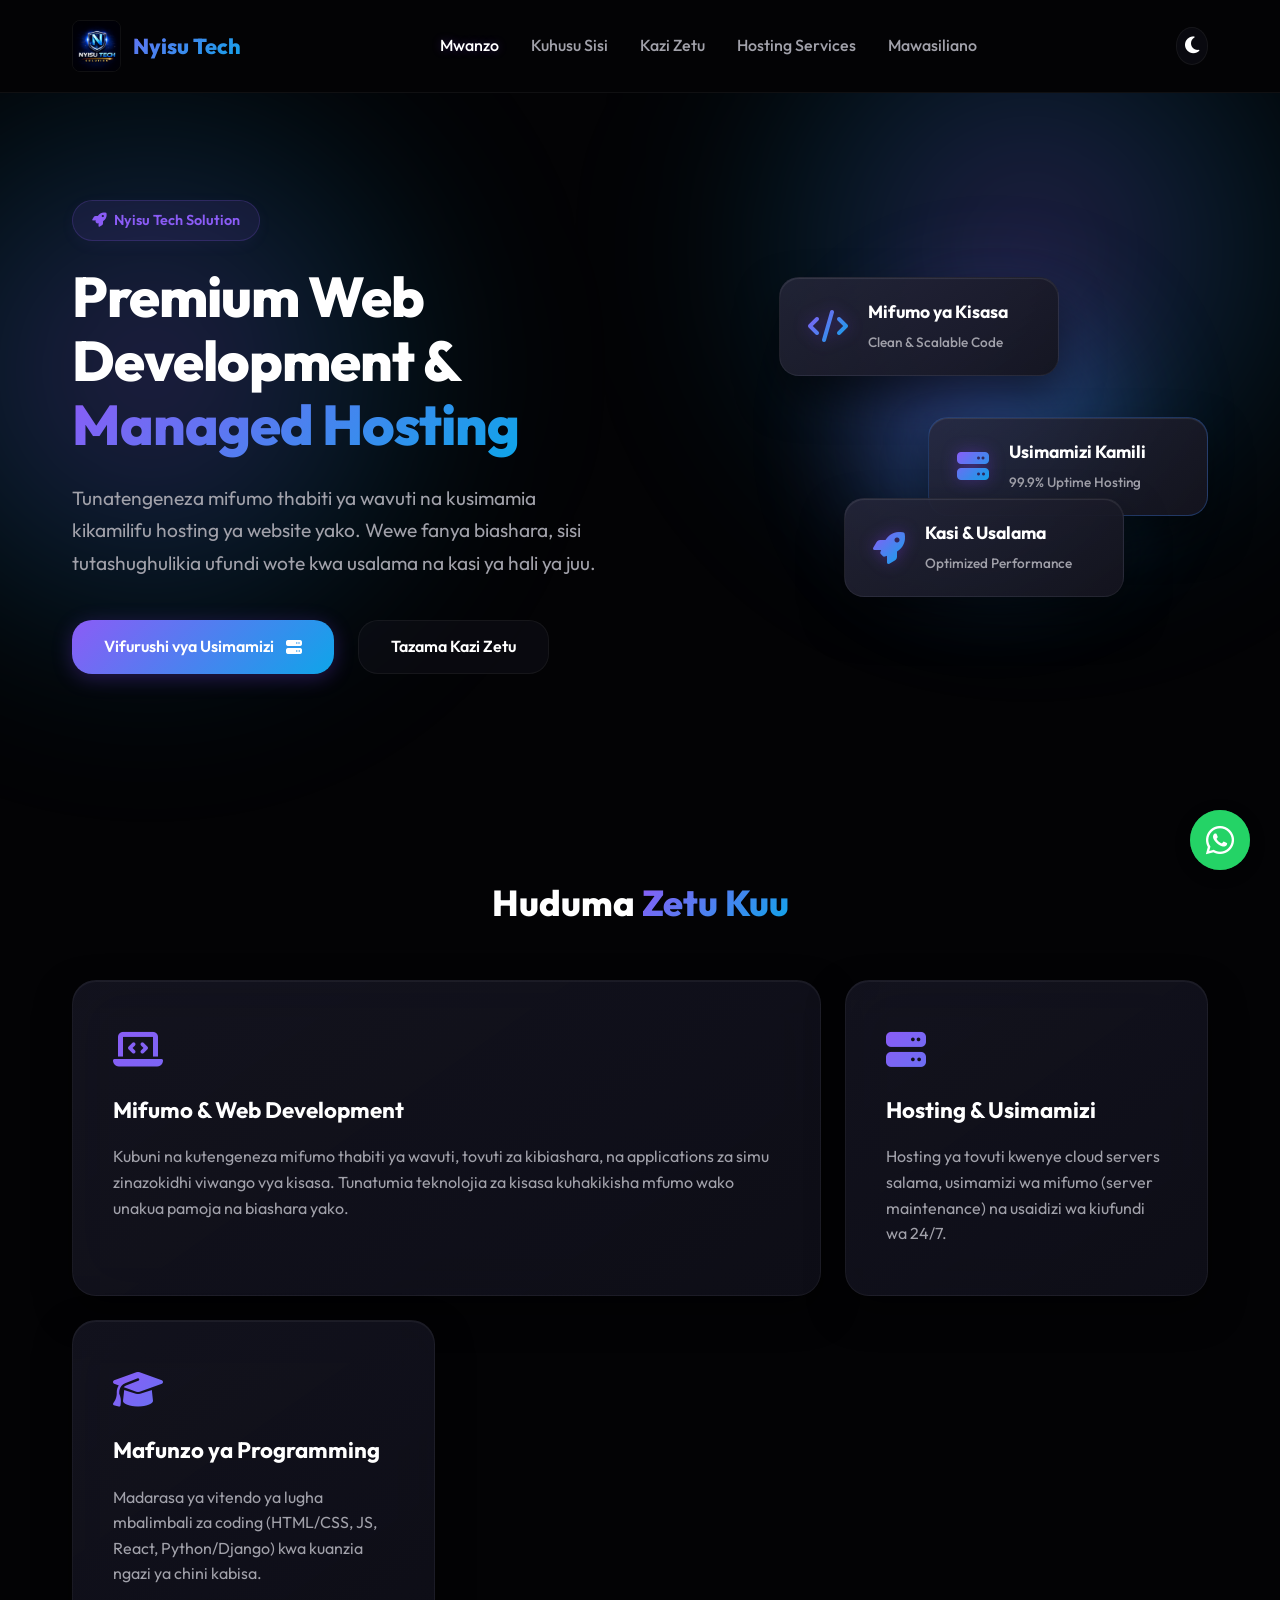
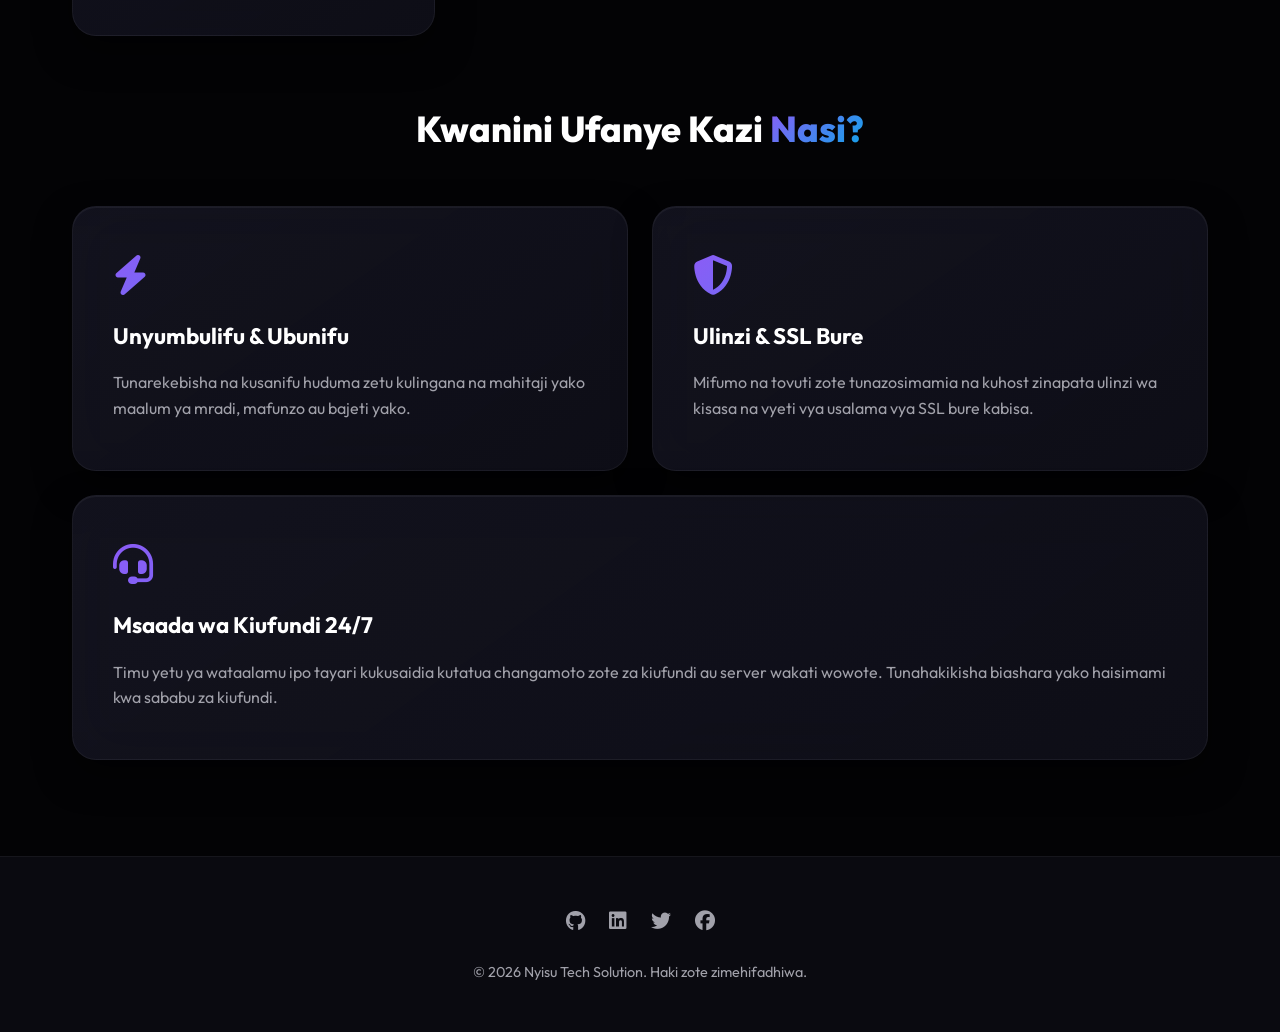
==== index.html @ c7ea1eb6 "feat: Update Facebook footer link to user's real Page URL" ====
<!DOCTYPE html>
<html lang="sw">
<head>
  <meta charset="UTF-8">
  <meta name="viewport" content="width=device-width, initial-scale=1.0">
  <title>Nyisu Tech Solution | Systems Development, Hosting & IT Training</title>
  <meta name="description" content="Nyisu Tech Solution inatoa huduma za kutengeneza mifumo, cloud hosting, usimamizi wa website na mafunzo ya programming (coding) kwa viwango vya kisasa.">
  <link rel="stylesheet" href="style.css?v=6">
  <link rel="stylesheet" href="https://cdnjs.cloudflare.com/ajax/libs/font-awesome/6.4.0/css/all.min.css">
</head>
<body>

  <!-- Background Animated Blobs -->
  <div class="bg-blobs">
    <div class="blob blob-1"></div>
    <div class="blob blob-2"></div>
  </div>

  <!-- Header Navigation -->
  <header>
    <div class="nav-container">
      <a href="index.html" class="logo">
        <img src="logo.jpg" alt="Nyisu Tech Solution Logo">
        <span>Nyisu Tech</span>
      </a>
      <ul class="nav-links" id="navLinks">
        <li><a href="index.html" class="active">Mwanzo</a></li>
        <li><a href="about.html">Kuhusu Sisi</a></li>
        <li><a href="projects.html">Kazi Zetu</a></li>
        <li><a href="hosting.html">Hosting Services</a></li>
        <li><a href="contact.html">Mawasiliano</a></li>
      </ul>
      <div style="display: flex; gap: 1rem; align-items: center;">
        <button class="theme-toggle-btn" id="themeToggle" title="Badili muonekano">
          <i class="fa-solid fa-moon"></i>
        </button>
        <button class="menu-toggle" id="menuToggle" aria-label="Fungua Menu">
          <span></span>
          <span></span>
          <span></span>
        </button>
      </div>
    </div>
  </header>

  <!-- Hero Section -->
  <section class="hero" id="home">
    <div class="hero-grid">
      <div class="hero-content">
        <div class="hero-badge"><i class="fa-solid fa-rocket"></i> Nyisu Tech Solution</div>
        <h1>Premium Web Development & <br><span>Managed Hosting</span></h1>
        <p>Tunatengeneza mifumo thabiti ya wavuti na kusimamia kikamilifu hosting ya website yako. Wewe fanya biashara, sisi tutashughulikia ufundi wote kwa usalama na kasi ya hali ya juu.</p>
        <div class="cta-group">
          <a href="hosting.html" class="btn btn-primary">Vifurushi vya Usimamizi <i class="fa-solid fa-server"></i></a>
          <a href="projects.html" class="btn btn-secondary">Tazama Kazi Zetu</a>
        </div>
      </div>

      <!-- Modern Hero Graphic -->
      <div class="hero-graphic">
        <div class="floating-card card-1 glass-card">
          <i class="fa-solid fa-code"></i>
          <div>
            <h4>Mifumo ya Kisasa</h4>
            <span>Clean & Scalable Code</span>
          </div>
        </div>
        <div class="floating-card card-2 glass-card">
          <i class="fa-solid fa-server"></i>
          <div>
            <h4>Usimamizi Kamili</h4>
            <span>99.9% Uptime Hosting</span>
          </div>
        </div>
        <div class="floating-card card-3 glass-card">
          <i class="fa-solid fa-rocket"></i>
          <div>
            <h4>Kasi & Usalama</h4>
            <span>Optimized Performance</span>
          </div>
        </div>
      </div>
    </div>
  </section>

  <!-- Our Services Section -->
  <section style="padding: 4rem 2rem 2rem;">
    <h2 class="section-title">Huduma <span>Zetu Kuu</span></h2>
    <div class="bento-grid">
      <!-- Service 1: Systems Dev -->
      <div class="bento-item bento-wide">
        <i class="fa-solid fa-laptop-code"></i>
        <h3>Mifumo & Web Development</h3>
        <p>Kubuni na kutengeneza mifumo thabiti ya wavuti, tovuti za kibiashara, na applications za simu zinazokidhi viwango vya kisasa. Tunatumia teknolojia za kisasa kuhakikisha mfumo wako unakua pamoja na biashara yako.</p>
      </div>

      <!-- Service 2: Hosting & Management -->
      <div class="bento-item">
        <i class="fa-solid fa-server"></i>
        <h3>Hosting & Usimamizi</h3>
        <p>Hosting ya tovuti kwenye cloud servers salama, usimamizi wa mifumo (server maintenance) na usaidizi wa kiufundi wa 24/7.</p>
      </div>

      <!-- Service 3: Programming Academy -->
      <div class="bento-item">
        <i class="fa-solid fa-graduation-cap"></i>
        <h3>Mafunzo ya Programming</h3>
        <p>Madarasa ya vitendo ya lugha mbalimbali za coding (HTML/CSS, JS, React, Python/Django) kwa kuanzia ngazi ya chini kabisa.</p>
      </div>
    </div>
  </section>

  <!-- Quick Hosting Highlights Section -->
  <section style="padding: 2rem 2rem 6rem;">
    <h2 class="section-title">Kwanini Ufanye Kazi <span>Nasi?</span></h2>
    <div class="bento-grid">
      <div class="bento-item">
        <i class="fa-solid fa-bolt"></i>
        <h3>Unyumbulifu & Ubunifu</h3>
        <p>Tunarekebisha na kusanifu huduma zetu kulingana na mahitaji yako maalum ya mradi, mafunzo au bajeti yako.</p>
      </div>

      <div class="bento-item">
        <i class="fa-solid fa-shield-halved"></i>
        <h3>Ulinzi & SSL Bure</h3>
        <p>Mifumo na tovuti zote tunazosimamia na kuhost zinapata ulinzi wa kisasa na vyeti vya usalama vya SSL bure kabisa.</p>
      </div>

      <div class="bento-item bento-wide">
        <i class="fa-solid fa-headset"></i>
        <h3>Msaada wa Kiufundi 24/7</h3>
        <p>Timu yetu ya wataalamu ipo tayari kukusaidia kutatua changamoto zote za kiufundi au server wakati wowote. Tunahakikisha biashara yako haisimami kwa sababu za kiufundi.</p>
      </div>
    </div>
  </section>

  <!-- Footer -->
  <footer>
    <div class="footer-socials">
      <a href="#" title="GitHub"><i class="fa-brands fa-github"></i></a>
      <a href="#" title="LinkedIn"><i class="fa-brands fa-linkedin"></i></a>
      <a href="#" title="Twitter"><i class="fa-brands fa-twitter"></i></a>
      <a href="https://www.facebook.com/profile.php?id=61578656639510" target="_blank" rel="noopener noreferrer" title="Facebook"><i class="fa-brands fa-facebook"></i></a>
    </div>
    <p>&copy; 2026 Nyisu Tech Solution. Haki zote zimehifadhiwa.</p>
  </footer>

  <!-- Floating WhatsApp Button -->
  <a href="https://wa.me/255787661560?text=Habari!%20Nimetembelea%20website%20yenu%20ya%20Nyisu%20Tech%20Solution,%20ningependa%20kufahamu%20zaidi%20kuhusu%20huduma%20zenu." class="whatsapp-float" target="_blank" rel="noopener noreferrer" title="Wasiliana nasi kupitia WhatsApp">
    <i class="fa-brands fa-whatsapp"></i>
    <span class="whatsapp-tooltip">Chat nasi WhatsApp</span>
  </a>

  <script src="script.js"></script>
</body>
</html>
---- style.css ----
@import url('https://fonts.googleapis.com/css2?family=Outfit:wght@300;400;500;600;700;800&family=Fira+Code:wght@400;500&display=swap');

:root {
  --bg-primary: #030305;
  --bg-secondary: #0a0a10;
  --glass-bg: rgba(20, 20, 30, 0.4);
  --glass-border: rgba(255, 255, 255, 0.05);
  --text-primary: #ffffff;
  --text-secondary: #a1a1aa;
  --accent-color: #8b5cf6;
  --accent-gradient: linear-gradient(135deg, #8b5cf6 0%, #0ea5e9 100%);
  --accent-light: rgba(139, 92, 246, 0.15);
  --shadow-color: rgba(0, 0, 0, 0.5);
  --font-sans: 'Outfit', sans-serif;
  --font-mono: 'Fira Code', monospace;
  --border-radius: 20px;
  --transition: all 0.4s cubic-bezier(0.4, 0, 0.2, 1);
  --card-bg: linear-gradient(145deg, rgba(35, 35, 55, 0.6), rgba(15, 15, 25, 0.8));
  --bento-bg: linear-gradient(145deg, rgba(35, 35, 55, 0.5), rgba(15, 15, 25, 0.9));
  --float-card-bg: linear-gradient(145deg, rgba(40, 40, 60, 0.8), rgba(20, 20, 30, 0.95));
}

[data-theme="light"] {
  --bg-primary: #f3f4f6;
  --bg-secondary: #ffffff;
  --glass-bg: rgba(255, 255, 255, 0.7);
  --glass-border: rgba(0, 0, 0, 0.08);
  --text-primary: #1f2937;
  --text-secondary: #4b5563;
  --accent-color: #6d28d9;
  --accent-gradient: linear-gradient(135deg, #6d28d9 0%, #2563eb 100%);
  --accent-light: rgba(109, 40, 217, 0.1);
  --shadow-color: rgba(0, 0, 0, 0.05);
  --card-bg: linear-gradient(145deg, rgba(255, 255, 255, 0.85), rgba(240, 240, 250, 0.95));
  --bento-bg: linear-gradient(145deg, rgba(255, 255, 255, 0.85), rgba(240, 240, 250, 0.95));
  --float-card-bg: linear-gradient(145deg, rgba(255, 255, 255, 0.9), rgba(245, 245, 255, 0.98));
}

* {
  box-sizing: border-box;
  margin: 0;
  padding: 0;
}

html {
  scroll-behavior: smooth;
  overflow-x: hidden;
  width: 100%;
}

body {
  font-family: var(--font-sans);
  background-color: var(--bg-primary);
  color: var(--text-primary);
  line-height: 1.6;
  overflow-x: hidden;
  transition: background-color 0.5s ease, color 0.5s ease;
}

/* Background blob animations for modern aesthetic */
.bg-blobs {
  position: fixed;
  top: 0;
  left: 0;
  width: 100%;
  height: 100%;
  overflow: hidden;
  z-index: -1;
  pointer-events: none;
}

.blob {
  position: absolute;
  width: 700px;
  height: 700px;
  background: radial-gradient(circle, rgba(139, 92, 246, 0.3) 0%, rgba(14, 165, 233, 0.15) 40%, rgba(0, 0, 0, 0) 70%);
  border-radius: 50%;
  z-index: -1;
  filter: blur(80px);
  pointer-events: none;
}

.blob-1 {
  top: -100px;
  right: -100px;
  animation: float 20s infinite alternate;
}

.blob-2 {
  bottom: 20%;
  left: -200px;
  animation: float 25s infinite alternate-reverse;
}

@keyframes float {
  0% { transform: translate(0, 0) scale(1); }
  50% { transform: translate(50px, 30px) scale(1.1); }
  100% { transform: translate(-20px, -50px) scale(0.9); }
}

/* Glassmorphism Card Style */
.glass-card {
  background: var(--card-bg);
  backdrop-filter: blur(20px);
  -webkit-backdrop-filter: blur(20px);
  border: 1px solid var(--glass-border);
  border-radius: var(--border-radius);
  box-shadow: 0 10px 30px 0 var(--shadow-color);
  transition: var(--transition);
}

.glass-card:hover {
  border-color: rgba(124, 58, 237, 0.3);
  box-shadow: 0 12px 40px 0 rgba(124, 58, 237, 0.15);
  transform: translateY(-4px);
}

/* Header & Navbar */
header {
  position: fixed;
  top: 0;
  left: 0;
  width: 100%;
  z-index: 1000;
  background: var(--bg-primary);
  border-bottom: 1px solid var(--glass-border);
}

.nav-container {
  max-width: 1200px;
  margin: 0 auto;
  padding: 1.25rem 2rem;
  display: flex;
  justify-content: space-between;
  align-items: center;
}

.logo {
  display: flex;
  align-items: center;
  gap: 0.75rem;
  font-size: 1.35rem;
  font-weight: 800;
  background: var(--accent-gradient);
  -webkit-background-clip: text;
  -webkit-text-fill-color: transparent;
  text-decoration: none;
}

.logo img {
  height: 52px;
  width: auto;
  border-radius: 8px;
  border: 1px solid var(--glass-border);
}

.nav-links {
  display: flex;
  list-style: none;
  gap: 2rem;
  align-items: center;
}

.nav-links a {
  text-decoration: none;
  color: var(--text-secondary);
  font-weight: 500;
  transition: var(--transition);
}

.nav-links a:hover,
.nav-links a.active {
  color: var(--text-primary);
  text-shadow: 0 0 10px rgba(124, 58, 237, 0.3);
}

.theme-toggle-btn {
  background: none;
  border: none;
  color: var(--text-primary);
  cursor: pointer;
  font-size: 1.2rem;
  padding: 0.5rem;
  display: flex;
  align-items: center;
  justify-content: center;
  border-radius: 50%;
  transition: var(--transition);
  background: var(--glass-bg);
  border: 1px solid var(--glass-border);
}

.theme-toggle-btn:hover {
  transform: rotate(15deg) scale(1.1);
  background: var(--accent-light);
}

/* Mobile Menu Toggle */
.menu-toggle {
  display: none;
  flex-direction: column;
  gap: 6px;
  cursor: pointer;
  background: none;
  border: none;
}

.menu-toggle span {
  width: 25px;
  height: 2px;
  background-color: var(--text-primary);
  transition: var(--transition);
}

/* Hero Section / Landing Headers */
.hero {
  min-height: 90vh;
  display: flex;
  align-items: center;
  padding: 8rem 2rem 4rem;
  max-width: 1200px;
  margin: 0 auto;
  position: relative;
}

.page-header {
  padding: 8rem 2rem 3rem;
  text-align: center;
  max-width: 1200px;
  margin: 0 auto;
}

.page-header h1 {
  font-size: 3rem;
  font-weight: 800;
  margin-bottom: 1rem;
}

.page-header h1 span {
  background: var(--accent-gradient);
  -webkit-background-clip: text;
  -webkit-text-fill-color: transparent;
}

.page-header p {
  font-size: 1.15rem;
  color: var(--text-secondary);
  max-width: 600px;
  margin: 0 auto;
}

.hero-grid {
  display: grid;
  grid-template-columns: 1.2fr 0.8fr;
  gap: 4rem;
  width: 100%;
  align-items: center;
}

.hero-badge {
  display: inline-flex;
  align-items: center;
  gap: 0.5rem;
  padding: 0.5rem 1.2rem;
  background: rgba(139, 92, 246, 0.1);
  border: 1px solid rgba(139, 92, 246, 0.2);
  border-radius: 50px;
  color: var(--accent-color);
  font-size: 0.9rem;
  font-weight: 600;
  margin-bottom: 1.5rem;
  box-shadow: 0 4px 15px rgba(139, 92, 246, 0.05);
}

.hero-content h1 {
  font-size: 3.5rem;
  font-weight: 800;
  line-height: 1.15;
  margin-bottom: 1.5rem;
  letter-spacing: -1px;
}

.hero-content h1 span {
  background: var(--accent-gradient);
  -webkit-background-clip: text;
  -webkit-text-fill-color: transparent;
}

.hero-content p {
  font-size: 1.2rem;
  color: var(--text-secondary);
  margin-bottom: 2.5rem;
  max-width: 540px;
  line-height: 1.7;
}

.cta-group {
  display: flex;
  gap: 1.5rem;
}

.btn {
  display: inline-flex;
  align-items: center;
  gap: 0.75rem;
  padding: 0.85rem 2rem;
  border-radius: var(--border-radius);
  font-size: 1rem;
  font-weight: 600;
  text-decoration: none;
  cursor: pointer;
  transition: var(--transition);
}

.btn-primary {
  background: var(--accent-gradient);
  color: white;
  border: none;
  box-shadow: 0 4px 20px rgba(124, 58, 237, 0.3);
}

.btn-primary:hover {
  box-shadow: 0 6px 24px rgba(124, 58, 237, 0.5);
  transform: translateY(-2px);
}

.btn-secondary {
  background: var(--glass-bg);
  border: 1px solid var(--glass-border);
  color: var(--text-primary);
}

.btn-secondary:hover {
  background: var(--accent-light);
  border-color: var(--accent-color);
  transform: translateY(-2px);
}

/* Modern Hero Graphic */
.hero-graphic {
  position: relative;
  width: 100%;
  height: 400px;
  display: flex;
  justify-content: center;
  align-items: center;
}

.floating-card {
  position: absolute;
  display: flex;
  align-items: center;
  gap: 1.25rem;
  padding: 1.25rem 1.75rem;
  min-width: 280px;
  background: var(--float-card-bg);
  border: 1px solid var(--glass-border);
  border-radius: 20px;
  box-shadow: 0 20px 40px var(--shadow-color), inset 0 1px 1px rgba(255, 255, 255, 0.1);
  backdrop-filter: blur(24px);
  -webkit-backdrop-filter: blur(24px);
  animation: float-card 6s ease-in-out infinite;
  z-index: 2;
}

.floating-card i {
  font-size: 2rem;
  background: var(--accent-gradient);
  -webkit-background-clip: text;
  -webkit-text-fill-color: transparent;
  filter: drop-shadow(0 0 8px rgba(124, 58, 237, 0.4));
}

.floating-card h4 {
  font-size: 1.1rem;
  font-weight: 700;
  margin-bottom: 0.2rem;
  color: var(--text-primary);
}

.floating-card span {
  font-size: 0.85rem;
  color: var(--text-secondary);
  font-weight: 500;
}

.card-1 {
  top: 10%;
  left: 0;
  animation-delay: 0s;
}

.card-2 {
  top: 45%;
  right: 0;
  animation-delay: -2s;
  border-color: rgba(59, 130, 246, 0.3);
}

.card-3 {
  bottom: 10%;
  left: 15%;
  animation-delay: -4s;
}

@keyframes float-card {
  0%, 100% { transform: translateY(0) rotate(0deg); }
  50% { transform: translateY(-15px) rotate(2deg); }
}

.hero-graphic::before {
  content: '';
  position: absolute;
  width: 250px;
  height: 250px;
  background: var(--accent-gradient);
  border-radius: 50%;
  filter: blur(60px);
  opacity: 0.4;
  z-index: 1;
  animation: pulse-glow 4s ease-in-out infinite alternate;
}

@keyframes pulse-glow {
  0% { transform: scale(0.8); opacity: 0.3; }
  100% { transform: scale(1.1); opacity: 0.6; }
}

/* Sections Common styling */
section {
  padding: 3rem 2rem 6rem;
  max-width: 1200px;
  margin: 0 auto;
}

.section-title {
  font-size: 2.25rem;
  font-weight: 800;
  margin-bottom: 3rem;
  text-align: center;
  position: relative;
}

.section-title span {
  background: var(--accent-gradient);
  -webkit-background-clip: text;
  -webkit-text-fill-color: transparent;
}

/* Bento Grid Layout */
.bento-grid {
  display: grid;
  grid-template-columns: repeat(auto-fit, minmax(300px, 1fr));
  gap: 1.5rem;
  margin-top: 3rem;
  grid-auto-rows: minmax(220px, auto);
}

.bento-item {
  background: var(--bento-bg);
  border: 1px solid var(--glass-border);
  border-radius: 24px;
  padding: 3rem 2.5rem;
  display: flex;
  flex-direction: column;
  position: relative;
  overflow: hidden;
  transition: all 0.4s cubic-bezier(0.4, 0, 0.2, 1);
  backdrop-filter: blur(30px);
  -webkit-backdrop-filter: blur(30px);
  box-shadow: 0 15px 35px var(--shadow-color), inset 0 1px 0 rgba(255, 255, 255, 0.05);
}

.bento-item:hover {
  transform: translateY(-8px);
  border-color: rgba(139, 92, 246, 0.5);
  box-shadow: 0 30px 60px rgba(0, 0, 0, 0.5), inset 0 0 0 1px rgba(139, 92, 246, 0.3);
}

.bento-item::before {
  content: '';
  position: absolute;
  top: 0; left: 0; right: 0; bottom: 0;
  background: radial-gradient(800px circle at var(--mouse-x, 50%) var(--mouse-y, 50%), rgba(255, 255, 255, 0.06), transparent 40%);
  z-index: 0;
  pointer-events: none;
  opacity: 0;
  transition: opacity 0.4s;
}

.bento-item:hover::before {
  opacity: 1;
}

.bento-item > * {
  z-index: 1;
  position: relative;
}

.bento-item i {
  font-size: 2.5rem;
  margin-bottom: 1.5rem;
  background: var(--accent-gradient);
  -webkit-background-clip: text;
  -webkit-text-fill-color: transparent;
  display: inline-block;
}

.bento-item h3 {
  font-size: 1.4rem;
  font-weight: 700;
  margin-bottom: 1rem;
  color: var(--text-primary);
}

.bento-item p {
  color: var(--text-secondary);
  font-size: 1rem;
  line-height: 1.6;
}

/* Feature specific bento sizing for larger screens */
@media (min-width: 900px) {
  .bento-wide {
    grid-column: span 2;
  }
  .bento-tall {
    grid-row: span 2;
  }
}

/* About / Skills Section */
.about-grid {
  display: grid;
  grid-template-columns: 1fr 1fr;
  gap: 4rem;
  align-items: center;
}

.about-text p {
  color: var(--text-secondary);
  font-size: 1.1rem;
  margin-bottom: 1.5rem;
}

.skills-container {
  display: grid;
  grid-template-columns: repeat(auto-fit, minmax(130px, 1fr));
  gap: 1.25rem;
}

.skill-tag {
  display: flex;
  flex-direction: column;
  align-items: center;
  justify-content: center;
  padding: 1.5rem 1rem;
  text-align: center;
}

.skill-tag i {
  font-size: 2rem;
  margin-bottom: 0.75rem;
  background: var(--accent-gradient);
  -webkit-background-clip: text;
  -webkit-text-fill-color: transparent;
}

.skill-tag span {
  font-size: 0.9rem;
  font-weight: 600;
  color: var(--text-primary);
}

/* Projects Section */
.project-filters {
  display: flex;
  justify-content: center;
  gap: 1rem;
  margin-bottom: 3rem;
  flex-wrap: wrap;
}

.filter-btn {
  background: var(--glass-bg);
  border: 1px solid var(--glass-border);
  color: var(--text-secondary);
  padding: 0.5rem 1.5rem;
  border-radius: 30px;
  cursor: pointer;
  font-weight: 500;
  transition: var(--transition);
}

.filter-btn:hover,
.filter-btn.active {
  background: var(--accent-color);
  color: white;
  border-color: var(--accent-color);
  box-shadow: 0 4px 15px rgba(124, 58, 237, 0.3);
}

.projects-grid {
  display: grid;
  grid-template-columns: repeat(auto-fit, minmax(320px, 1fr));
  gap: 2rem;
}

.project-card {
  overflow: hidden;
  display: flex;
  flex-direction: column;
}

.project-img {
  height: 220px;
  width: 100%;
  background-size: cover;
  background-position: top center;
  border-bottom: 1px solid var(--glass-border);
  position: relative;
  transition: transform 0.5s cubic-bezier(0.4, 0, 0.2, 1);
}

.project-card:hover .project-img {
  transform: scale(1.06);
}

.project-img::after {
  content: '';
  position: absolute;
  top: 0;
  left: 0;
  width: 100%;
  height: 100%;
  background: linear-gradient(0deg, rgba(3, 3, 5, 0.5) 0%, rgba(3, 3, 5, 0) 100%);
  transition: opacity 0.3s ease;
  z-index: 1;
}

.project-card:hover .project-img::after {
  opacity: 0.2;
}

.project-info {
  padding: 1.5rem;
  display: flex;
  flex-direction: column;
  flex-grow: 1;
}

.project-info h3 {
  font-size: 1.25rem;
  margin-bottom: 0.5rem;
}

.project-info p {
  color: var(--text-secondary);
  font-size: 0.95rem;
  margin-bottom: 1.5rem;
  flex-grow: 1;
}

.project-tags {
  display: flex;
  gap: 0.5rem;
  flex-wrap: wrap;
  margin-bottom: 1.5rem;
}

.project-tags span {
  font-size: 0.75rem;
  background: var(--accent-light);
  color: var(--accent-color);
  padding: 0.25rem 0.75rem;
  border-radius: 20px;
  font-weight: 600;
}

.project-links {
  display: flex;
  gap: 1rem;
}

.project-link {
  text-decoration: none;
  font-size: 0.9rem;
  font-weight: 600;
  color: var(--text-primary);
  display: inline-flex;
  align-items: center;
  gap: 0.5rem;
  transition: var(--transition);
}

.project-link:hover {
  color: var(--accent-color);
}

/* Hosting / Pricing Plans Section */
.pricing-grid {
  display: grid;
  grid-template-columns: repeat(auto-fit, minmax(300px, 1fr));
  gap: 2.5rem;
  margin-bottom: 4rem;
}

.pricing-card {
  padding: 2.5rem 2rem;
  display: flex;
  flex-direction: column;
  position: relative;
  overflow: hidden;
}

.pricing-card.featured {
  border-color: var(--accent-color);
  box-shadow: 0 8px 32px 0 rgba(124, 58, 237, 0.2);
}

.pricing-badge {
  position: absolute;
  top: 15px;
  right: -30px;
  background: var(--accent-color);
  color: white;
  font-size: 0.75rem;
  font-weight: 700;
  padding: 0.25rem 2.5rem;
  transform: rotate(45deg);
}

.pricing-header {
  text-align: center;
  margin-bottom: 2rem;
  border-bottom: 1px solid var(--glass-border);
  padding-bottom: 1.5rem;
}

.pricing-name {
  font-size: 1.25rem;
  font-weight: 700;
  margin-bottom: 0.5rem;
}

.pricing-price {
  font-size: 2.5rem;
  font-weight: 800;
  color: var(--text-primary);
}

.pricing-price span {
  font-size: 0.9rem;
  font-weight: 500;
  color: var(--text-secondary);
}

.pricing-features {
  list-style: none;
  display: flex;
  flex-direction: column;
  gap: 1rem;
  margin-bottom: 2.5rem;
  flex-grow: 1;
}

.pricing-features li {
  display: flex;
  align-items: center;
  gap: 0.75rem;
  font-size: 0.95rem;
  color: var(--text-secondary);
}

.pricing-features li i {
  color: #10b981;
}

.pricing-features li.disabled i {
  color: #ef4444;
}

.pricing-features li.disabled {
  opacity: 0.5;
  text-decoration: line-through;
}

.pricing-btn {
  text-align: center;
  justify-content: center;
  width: 100%;
}

.hosting-features-grid {
  display: grid;
  grid-template-columns: repeat(auto-fit, minmax(250px, 1fr));
  gap: 2rem;
  margin-top: 4rem;
}

.feature-box {
  padding: 2rem;
}

.feature-box i {
  font-size: 2.5rem;
  margin-bottom: 1.25rem;
  background: var(--accent-gradient);
  -webkit-background-clip: text;
  -webkit-text-fill-color: transparent;
}

.feature-box h3 {
  font-size: 1.25rem;
  margin-bottom: 0.75rem;
}

.feature-box p {
  color: var(--text-secondary);
  font-size: 0.95rem;
}

/* Experience / Timeline Section */
.timeline {
  position: relative;
  max-width: 800px;
  margin: 0 auto;
  padding-left: 2rem;
}

.timeline::before {
  content: '';
  position: absolute;
  left: 8px;
  top: 0;
  bottom: 0;
  width: 2px;
  background: var(--glass-border);
}

.timeline-item {
  position: relative;
  margin-bottom: 3rem;
}

.timeline-item::before {
  content: '';
  position: absolute;
  left: -28px;
  top: 6px;
  width: 14px;
  height: 14px;
  border-radius: 50%;
  background: var(--accent-color);
  border: 3px solid var(--bg-primary);
  box-shadow: 0 0 10px rgba(124, 58, 237, 0.5);
  transition: var(--transition);
}

.timeline-item:hover::before {
  background: #3b82f6;
  transform: scale(1.2);
}

.timeline-date {
  font-size: 0.9rem;
  font-weight: 700;
  color: var(--accent-color);
  margin-bottom: 0.5rem;
}

.timeline-card {
  padding: 1.5rem;
}

.timeline-card h3 {
  font-size: 1.25rem;
  margin-bottom: 0.25rem;
}

.timeline-card h4 {
  font-size: 0.95rem;
  color: var(--text-secondary);
  font-weight: 500;
  margin-bottom: 1rem;
}

.timeline-card p {
  color: var(--text-secondary);
  font-size: 0.95rem;
}

/* Contact Section */
.contact-grid {
  display: grid;
  grid-template-columns: 0.8fr 1.2fr;
  gap: 4rem;
}

.contact-info {
  display: flex;
  flex-direction: column;
  gap: 2rem;
}

.contact-card {
  padding: 1.5rem;
  display: flex;
  align-items: flex-start;
  gap: 1.25rem;
}

.contact-icon {
  background: var(--accent-light);
  color: var(--accent-color);
  padding: 1rem;
  border-radius: 12px;
  display: flex;
  align-items: center;
  justify-content: center;
  font-size: 1.25rem;
}

.contact-details h4 {
  font-size: 1.1rem;
  margin-bottom: 0.25rem;
}

.contact-details p {
  color: var(--text-secondary);
  font-size: 0.95rem;
}

.contact-form {
  padding: 2.5rem;
  display: flex;
  flex-direction: column;
  gap: 1.5rem;
}

.form-group {
  display: flex;
  flex-direction: column;
  gap: 0.5rem;
}

.form-group label {
  font-size: 0.9rem;
  font-weight: 600;
  color: var(--text-secondary);
}

.form-input {
  width: 100%;
  background: rgba(0, 0, 0, 0.1);
  border: 1px solid var(--glass-border);
  border-radius: 8px;
  padding: 0.85rem 1rem;
  color: var(--text-primary);
  font-family: var(--font-sans);
  font-size: 0.95rem;
  transition: var(--transition);
}

.form-input:focus {
  outline: none;
  border-color: var(--accent-color);
  box-shadow: 0 0 10px rgba(124, 58, 237, 0.2);
  background: rgba(0, 0, 0, 0.2);
}

textarea.form-input {
  resize: vertical;
  min-height: 150px;
}

.submit-btn {
  align-self: flex-start;
}

.form-status {
  padding: 1rem;
  border-radius: 8px;
  font-size: 0.95rem;
  display: none;
  font-weight: 500;
}

.form-status.success {
  display: block;
  background: rgba(16, 185, 129, 0.1);
  color: #10b981;
  border: 1px solid rgba(16, 185, 129, 0.2);
}

.form-status.error {
  display: block;
  background: rgba(239, 68, 68, 0.1);
  color: #ef4444;
  border: 1px solid rgba(239, 68, 68, 0.2);
}

/* Footer */
footer {
  background: var(--bg-secondary);
  border-top: 1px solid var(--glass-border);
  padding: 3rem 2rem;
  text-align: center;
  color: var(--text-secondary);
  font-size: 0.9rem;
}

.footer-socials {
  display: flex;
  justify-content: center;
  gap: 1.5rem;
  margin-bottom: 1.5rem;
}

.footer-socials a {
  color: var(--text-secondary);
  font-size: 1.25rem;
  transition: var(--transition);
}

.footer-socials a:hover {
  color: var(--accent-color);
  transform: translateY(-2px);
}

/* Responsive Design */
@media (max-width: 992px) {
  .hero-grid {
    grid-template-columns: 1fr;
    gap: 3rem;
    text-align: center;
  }
  .hero-content p {
    margin: 0 auto 2.5rem;
  }
  .cta-group {
    justify-content: center;
  }
  .about-grid {
    grid-template-columns: 1fr;
    gap: 3rem;
  }
  .contact-grid {
    grid-template-columns: 1fr;
    gap: 3rem;
  }
  section {
    padding: 4rem 1.25rem 3rem;
  }
}

@media (max-width: 768px) {
  .hero-content h1 {
    font-size: 2.5rem;
  }
  .nav-links {
    display: none;
    position: fixed;
    top: 73px;
    left: 0;
    width: 100%;
    background: var(--bg-secondary);
    border-bottom: 1px solid var(--glass-border);
    flex-direction: column;
    padding: 2rem;
    gap: 1.5rem;
    box-shadow: 0 10px 20px rgba(0, 0, 0, 0.2);
  }
  .nav-links.active {
    display: flex;
  }
  .menu-toggle {
    display: flex;
  }
  .menu-toggle.active span:nth-child(1) {
    transform: rotate(45deg) translate(6px, 6px);
  }
  .menu-toggle.active span:nth-child(2) {
    opacity: 0;
  }
  .menu-toggle.active span:nth-child(3) {
    transform: rotate(-45deg) translate(5px, -5px);
  }
  .page-header {
    padding: 6rem 1rem 2rem;
  }
  .page-header h1 {
    font-size: 2.25rem;
  }
  .pricing-card,
  .contact-form,
  .feature-box {
    padding: 1.75rem 1.25rem;
  }
}

@media (max-width: 480px) {
  .hero-content h1 {
    font-size: 2rem;
  }
  .section-title {
    font-size: 1.75rem;
    margin-bottom: 2rem;
  }
  .cta-group {
    flex-direction: column;
    gap: 1rem;
    width: 100%;
  }
  .btn {
    width: 100%;
    justify-content: center;
  }
  .skills-container {
    grid-template-columns: repeat(auto-fit, minmax(105px, 1fr));
    gap: 0.75rem;
  }
  .skill-tag {
    padding: 1rem 0.5rem;
  }
  .terminal-body {
    padding: 1rem;
    font-size: 0.8rem;
    min-height: 200px;
  }
  .pricing-price {
    font-size: 2rem;
  }
}

/* ==========================================
   WhatsApp Floating Button & Tooltip Styles
   ========================================== */
.whatsapp-float {
  position: fixed;
  bottom: 30px;
  right: 30px;
  width: 60px;
  height: 60px;
  background-color: #25d366;
  color: #fff;
  border-radius: 50%;
  text-align: center;
  font-size: 32px;
  box-shadow: 0 4px 15px rgba(0, 0, 0, 0.25);
  z-index: 1100;
  display: flex;
  align-items: center;
  justify-content: center;
  text-decoration: none;
  transition: var(--transition);
}

.whatsapp-float:hover {
  background-color: #20ba5a;
  transform: scale(1.1) translateY(-3px);
  box-shadow: 0 8px 25px rgba(37, 211, 102, 0.4);
  color: #fff;
}

/* Pulsing effect to draw attention */
.whatsapp-float::before {
  content: '';
  position: absolute;
  top: 0;
  left: 0;
  width: 100%;
  height: 100%;
  background-color: #25d366;
  border-radius: 50%;
  z-index: -1;
  opacity: 0.5;
  animation: wa-pulse 2s infinite;
}

@keyframes wa-pulse {
  0% {
    transform: scale(1);
    opacity: 0.5;
  }
  100% {
    transform: scale(1.4);
    opacity: 0;
  }
}

/* Tooltip container */
.whatsapp-float .whatsapp-tooltip {
  visibility: hidden;
  width: 150px;
  background-color: var(--bg-secondary);
  color: var(--text-primary);
  text-align: center;
  border-radius: 8px;
  padding: 8px 12px;
  position: absolute;
  z-index: 1;
  right: 125%; /* Position to the left of the button */
  font-size: 0.85rem;
  font-weight: 600;
  opacity: 0;
  transition: opacity 0.3s, transform 0.3s;
  box-shadow: 0 4px 15px var(--shadow-color);
  border: 1px solid var(--glass-border);
  backdrop-filter: blur(10px);
  pointer-events: none;
  white-space: nowrap;
  transform: translateX(10px);
}

/* Tooltip arrow */
.whatsapp-float .whatsapp-tooltip::after {
  content: "";
  position: absolute;
  top: 50%;
  left: 100%;
  margin-top: -6px;
  border-width: 6px;
  border-style: solid;
  border-color: transparent transparent transparent var(--bg-secondary);
}

.whatsapp-float:hover .whatsapp-tooltip {
  visibility: visible;
  opacity: 1;
  transform: translateX(0);
}

/* Adjust for small screens to prevent overlapping other elements */
@media (max-width: 768px) {
  .whatsapp-float {
    bottom: 20px;
    right: 20px;
    width: 52px;
    height: 52px;
    font-size: 28px;
  }
  .whatsapp-float .whatsapp-tooltip {
    display: none; /* Hide tooltip on small screens to save space */
  }
}
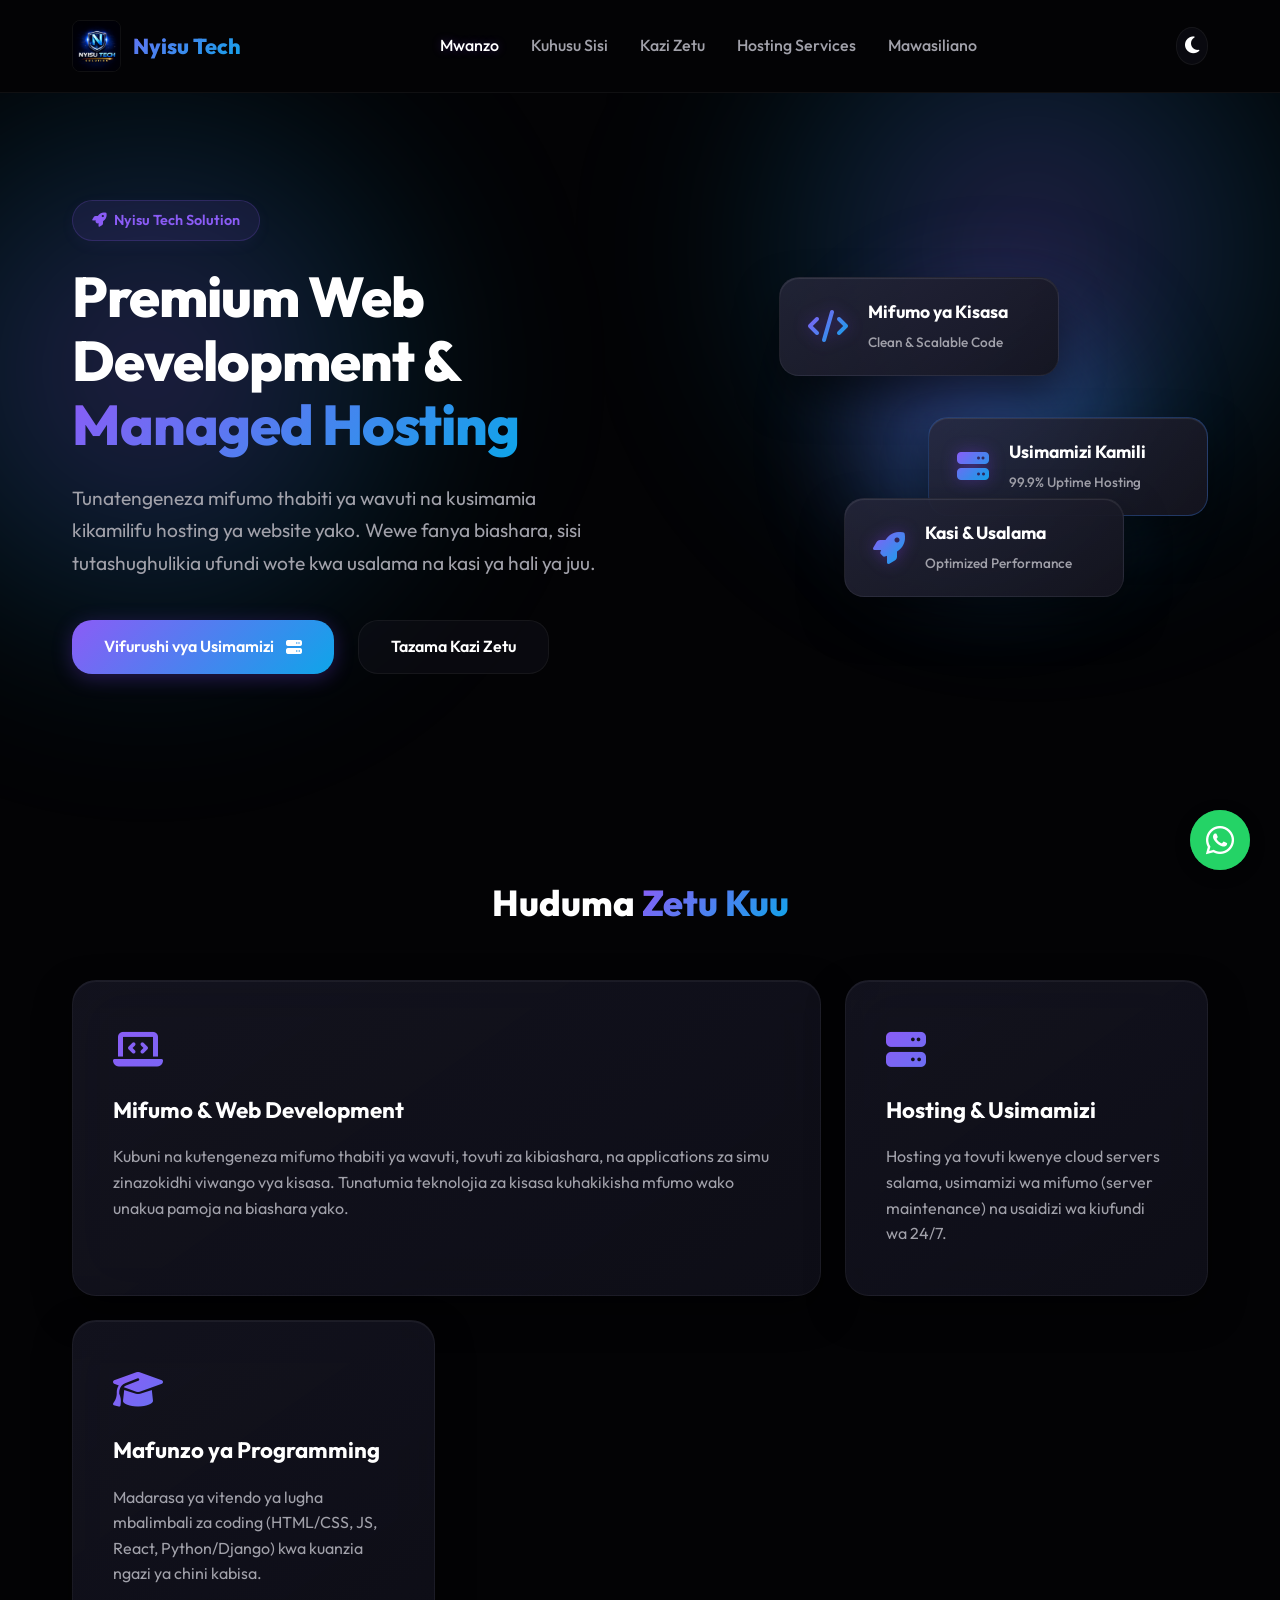
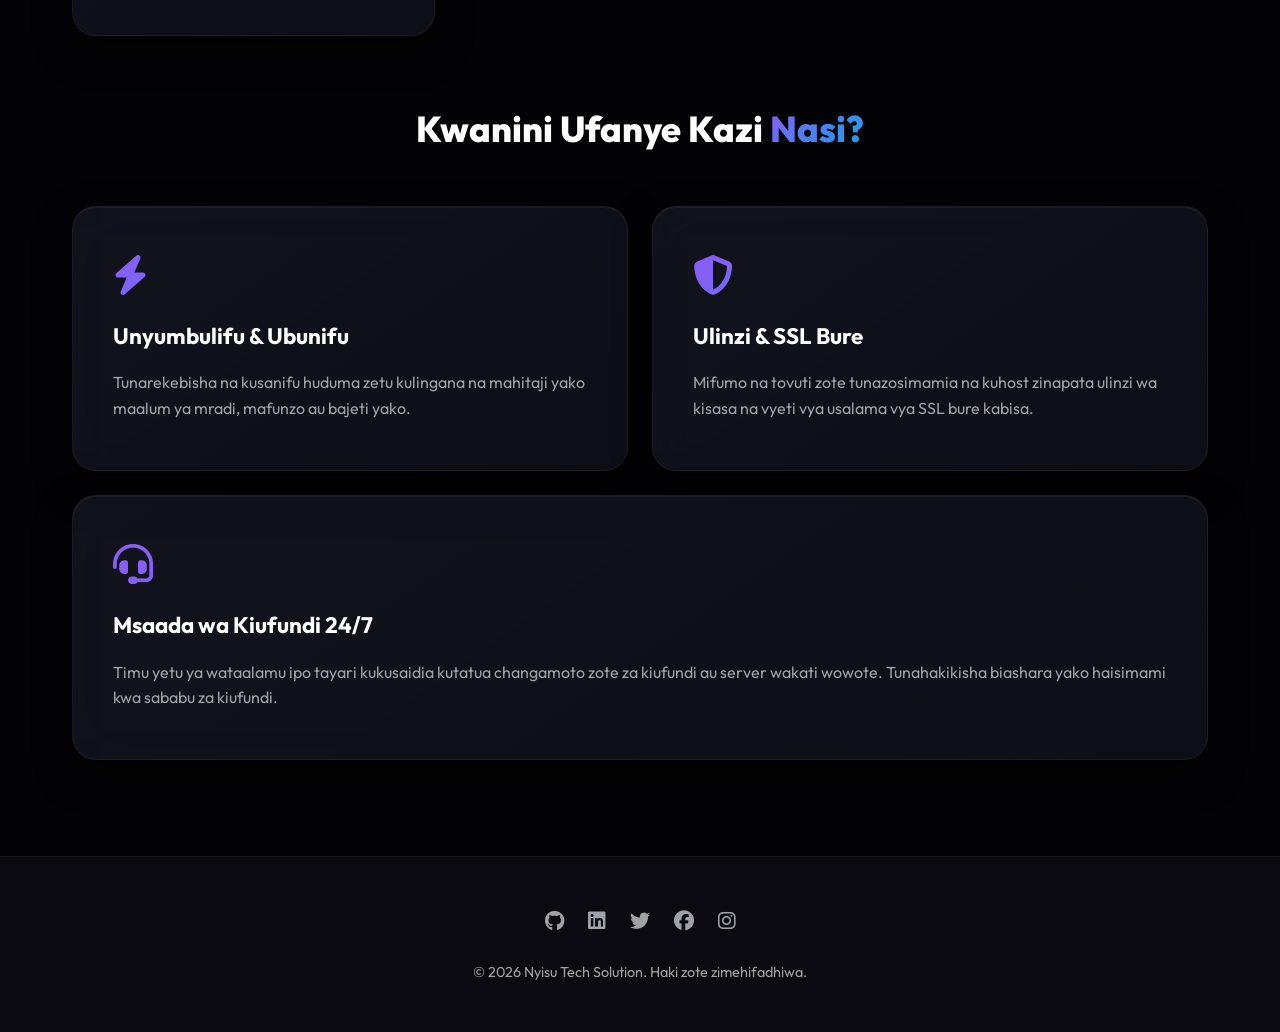
==== commit 3657f245: "feat: Add Instagram footer icon, and update GitHub footer link to user profile" ====
--- a/index.html
+++ b/index.html
@@ -137,10 +137,11 @@
   <!-- Footer -->
   <footer>
     <div class="footer-socials">
-      <a href="#" title="GitHub"><i class="fa-brands fa-github"></i></a>
-      <a href="#" title="LinkedIn"><i class="fa-brands fa-linkedin"></i></a>
-      <a href="#" title="Twitter"><i class="fa-brands fa-twitter"></i></a>
+      <a href="https://github.com/Nyisulya" target="_blank" rel="noopener noreferrer" title="GitHub"><i class="fa-brands fa-github"></i></a>
+      <a href="#" target="_blank" rel="noopener noreferrer" title="LinkedIn"><i class="fa-brands fa-linkedin"></i></a>
+      <a href="#" target="_blank" rel="noopener noreferrer" title="Twitter"><i class="fa-brands fa-twitter"></i></a>
       <a href="https://www.facebook.com/profile.php?id=61578656639510" target="_blank" rel="noopener noreferrer" title="Facebook"><i class="fa-brands fa-facebook"></i></a>
+      <a href="#" target="_blank" rel="noopener noreferrer" title="Instagram"><i class="fa-brands fa-instagram"></i></a>
     </div>
     <p>&copy; 2026 Nyisu Tech Solution. Haki zote zimehifadhiwa.</p>
   </footer>
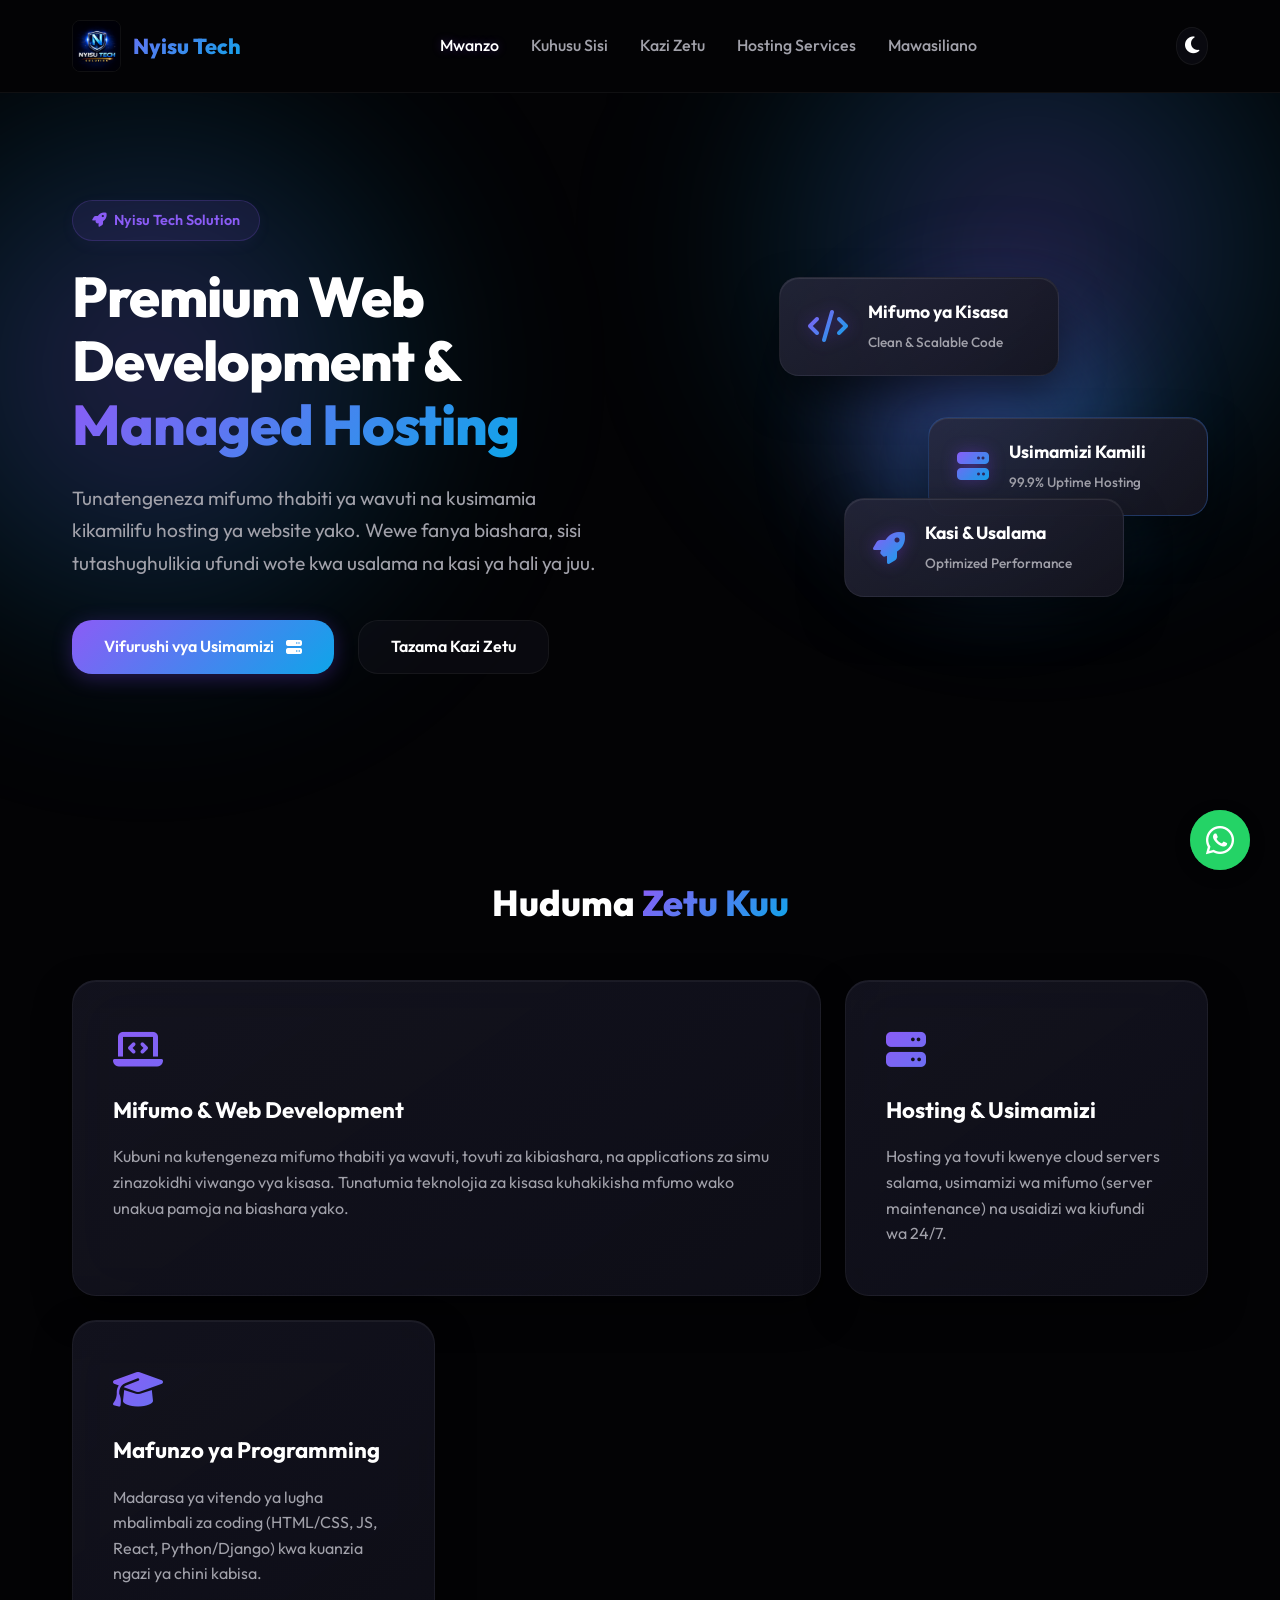
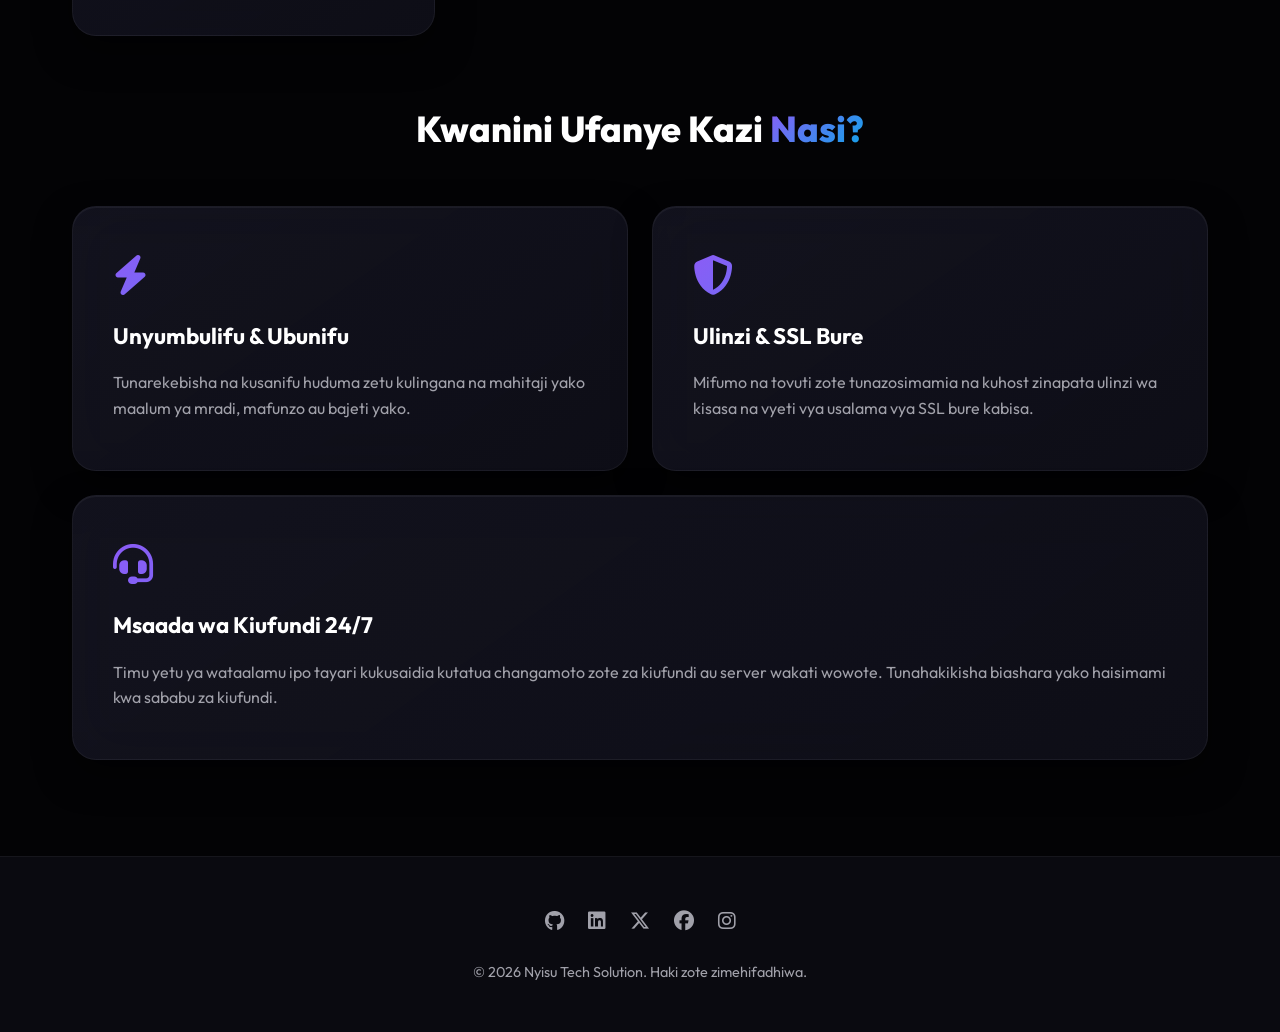
==== commit d4af366c: "feat: Update Twitter footer link to user's real X profile URL and use X icon" ====
--- a/index.html
+++ b/index.html
@@ -139,9 +139,9 @@
     <div class="footer-socials">
       <a href="https://github.com/Nyisulya" target="_blank" rel="noopener noreferrer" title="GitHub"><i class="fa-brands fa-github"></i></a>
       <a href="#" target="_blank" rel="noopener noreferrer" title="LinkedIn"><i class="fa-brands fa-linkedin"></i></a>
-      <a href="#" target="_blank" rel="noopener noreferrer" title="Twitter"><i class="fa-brands fa-twitter"></i></a>
+      <a href="https://x.com/Felician75642" target="_blank" rel="noopener noreferrer" title="Twitter"><i class="fa-brands fa-x-twitter"></i></a>
       <a href="https://www.facebook.com/profile.php?id=61578656639510" target="_blank" rel="noopener noreferrer" title="Facebook"><i class="fa-brands fa-facebook"></i></a>
-      <a href="#" target="_blank" rel="noopener noreferrer" title="Instagram"><i class="fa-brands fa-instagram"></i></a>
+      <a href="https://www.instagram.com/nyisu_tech_solution?igsh=bDZ4a3I2NmZyZ2N0" target="_blank" rel="noopener noreferrer" title="Instagram"><i class="fa-brands fa-instagram"></i></a>
     </div>
     <p>&copy; 2026 Nyisu Tech Solution. Haki zote zimehifadhiwa.</p>
   </footer>
